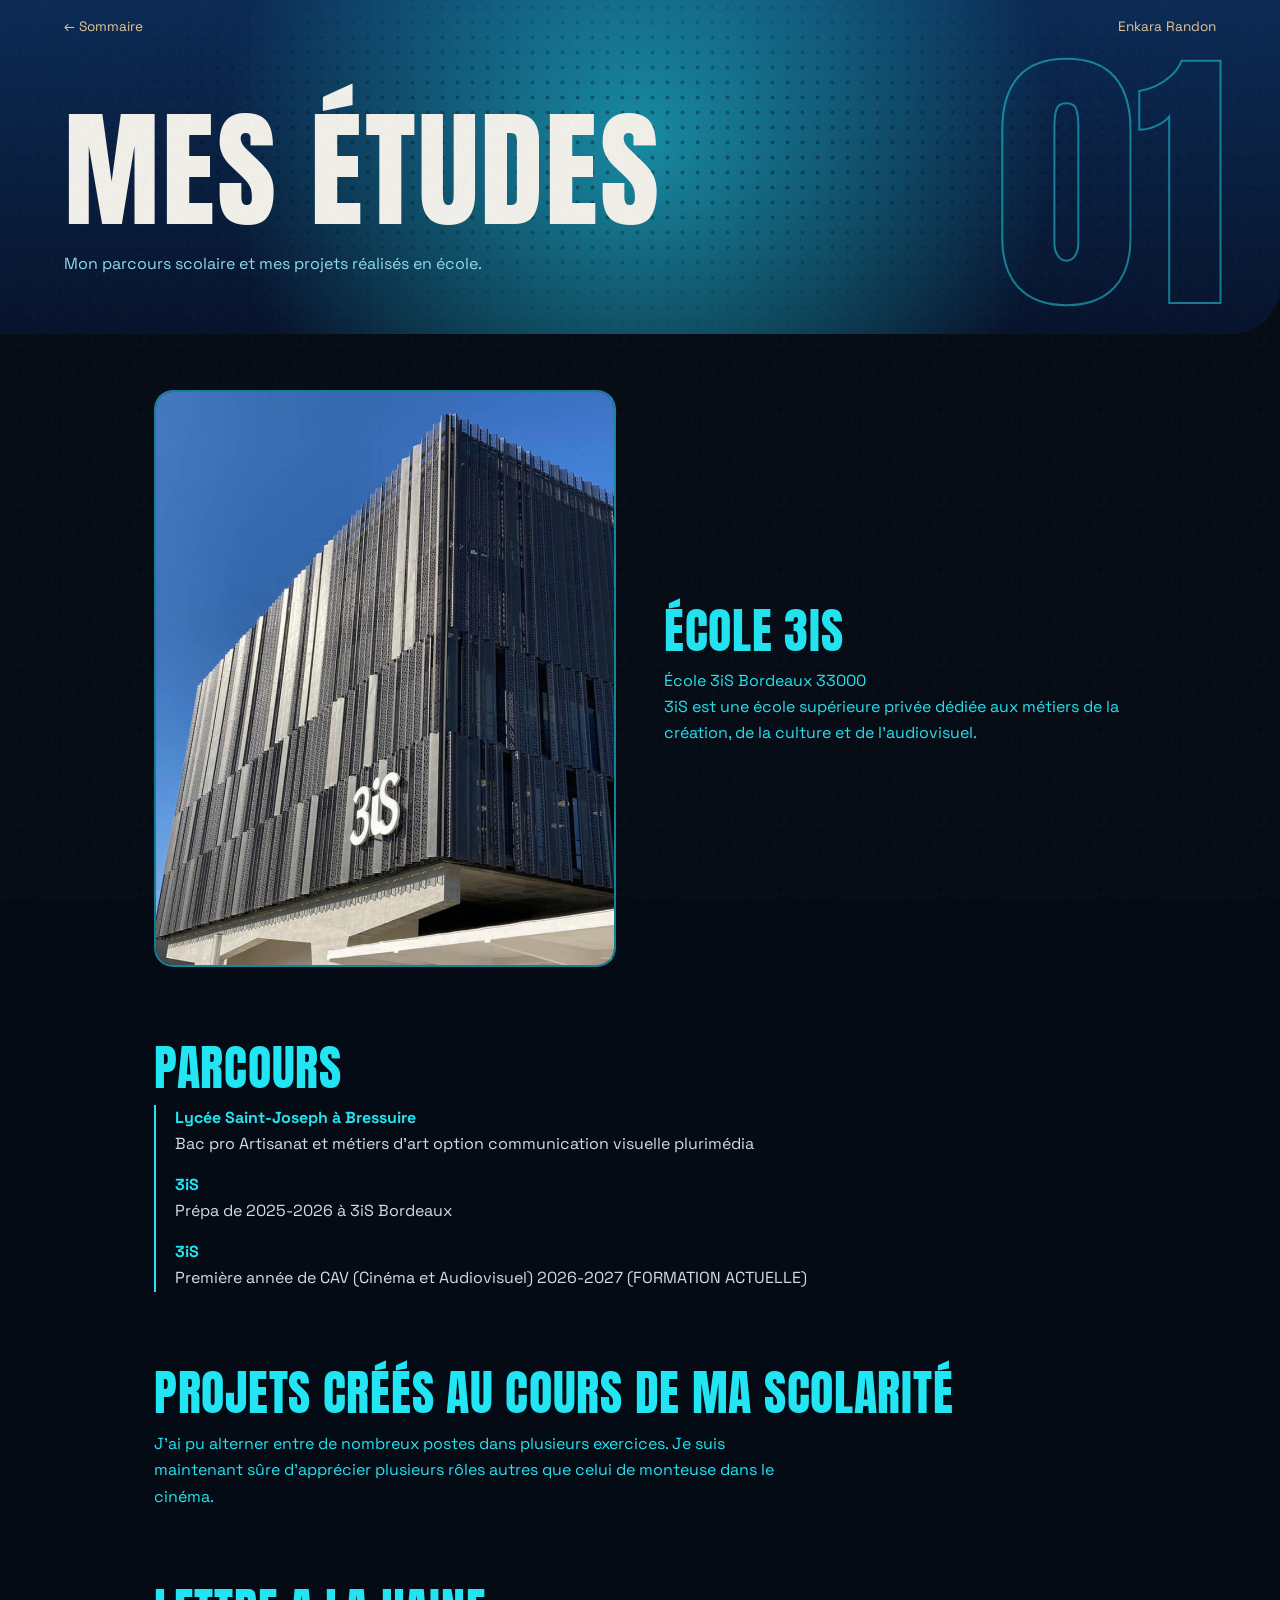
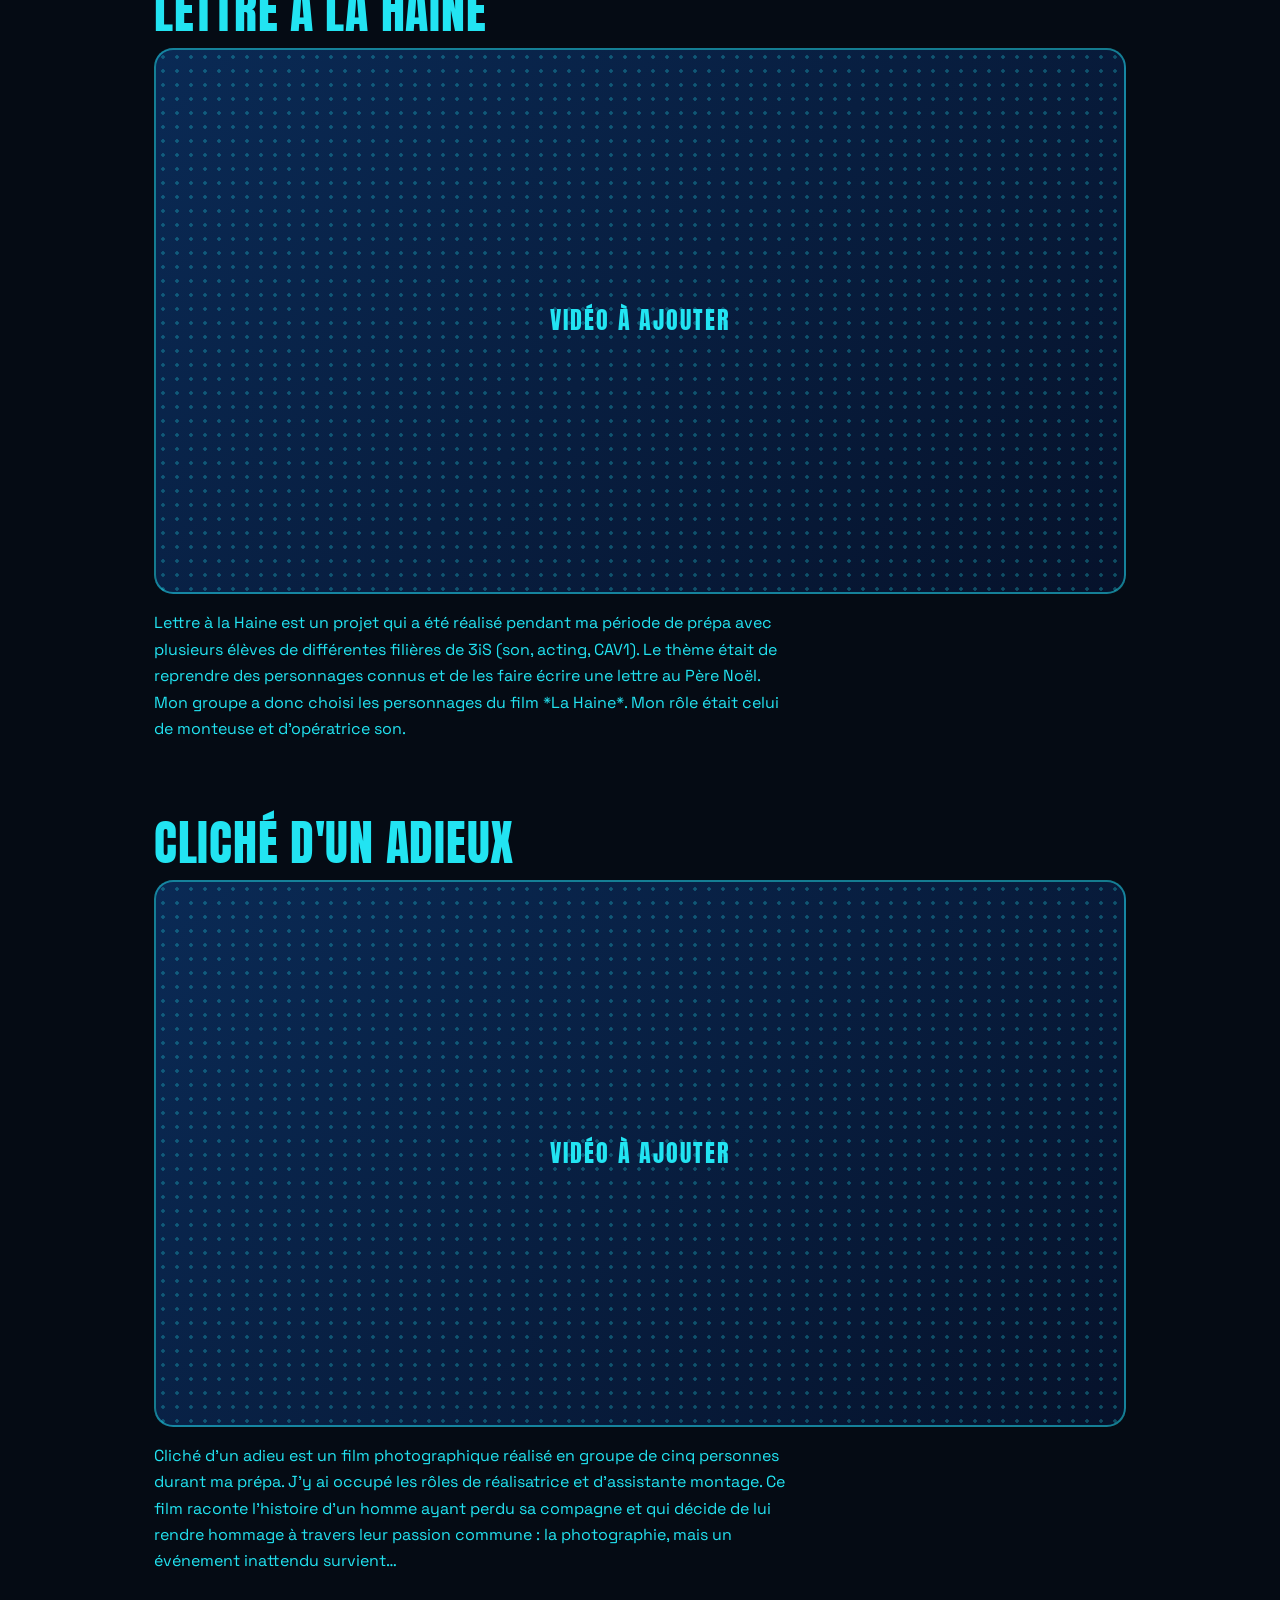
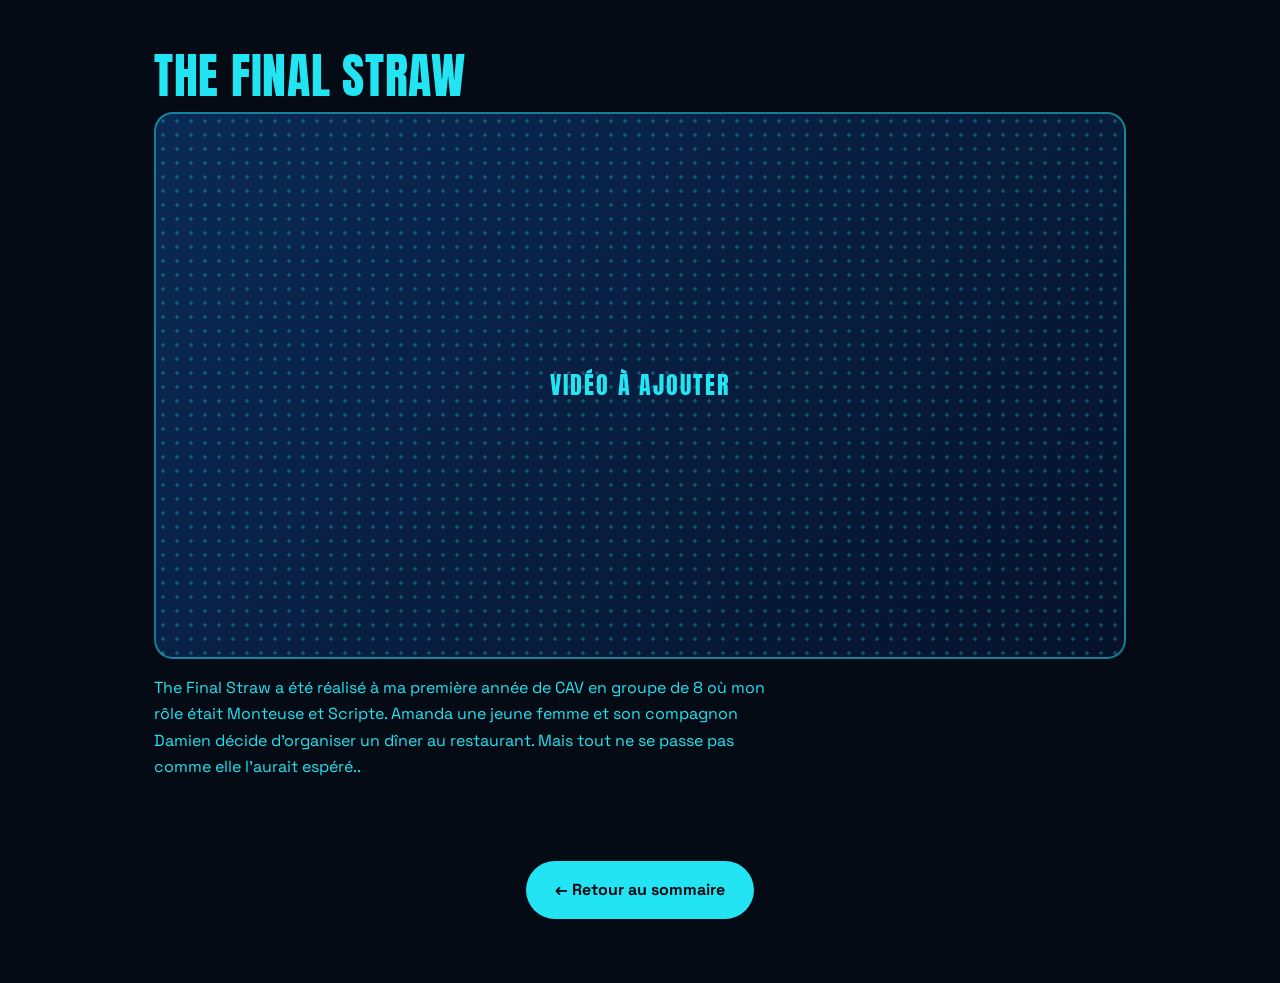
==== pages/etudes.html @ 03a30801 "Clean project and ignore oversized video" ====
<!DOCTYPE html>
<html lang="fr"><head><meta charset="utf-8"><meta name="viewport" content="width=device-width,initial-scale=1">
<title>Mes études — Enkara Randon</title>
<link href="https://fonts.googleapis.com/css2?family=Anton&family=Space+Grotesk:wght@400;700&display=swap" rel="stylesheet">
<link rel="stylesheet" href="../css/style.css"></head>
<body>
<nav class="nav"><a href="../portfolio.html">← Sommaire</a><a href="../index.html">Enkara Randon</a></nav>
<main class="sub">
<header class="stage"><div class="dots"></div><span class="ghost" aria-hidden="true">01</span>
<h1>Mes études</h1><p class="lead">Mon parcours scolaire et mes projets réalisés en école.</p></header>
<div class="page">

<section class="split rv">
<figure class="ph" style="--r:4/5" data-label="Photographie de l'école à ajouter"><img src="../assets/images/ecole.jpg" alt="Photographie de l'établissement" onerror="this.remove()"></figure>
<div><h2>École 3iS</h2>
<p class="todo">École 3iS Bordeaux 33000</p>
<p class="todo">3iS est une école supérieure privée dédiée aux métiers de la création, de la culture et de l'audiovisuel.</p></div>
</section>

<section class="rv"><h2>Parcours</h2>
<ul class="tl">
<li><strong class="todo">Lycée Saint-Joseph à Bressuire</strong><br>Bac pro Artisanat et métiers d'art option communication visuelle plurimédia</li>
<li><strong class="todo">3iS</strong><br>Prépa de 2025-2026 à 3iS Bordeaux</li>
<li><strong class="todo">3iS</strong><br>Première année de CAV (Cinéma et Audiovisuel) 2026-2027 (FORMATION ACTUELLE)</li>
</ul></section>

<section class="rv"><h2>Projets créés au cours de ma scolarité</h2>
<p class="todo" style="margin-top:1rem">J'ai pu alterner entre de nombreux postes dans plusieurs exercices. Je suis maintenant sûre d'apprécier plusieurs rôles autres que celui de monteuse dans le cinéma.</p>
</section>

<section class="rv"><h2>Lettre a la haine</h2>
<div class="ph" style="--r:16/9" data-label="Vidéo à ajouter">
<video controls preload="metadata"><source src="../assets/videos/Workshop equipe 1 Lettre à la Haine.mp4" type="video/mp4" onerror="this.parentNode.remove()"></video></div>
<p class="todo" style="margin-top:1rem">Lettre à la Haine est un projet qui a été réalisé pendant ma période de prépa avec plusieurs élèves de différentes filières de 3iS (son, acting, CAV1). Le thème était de reprendre des personnages connus et de les faire écrire une lettre au Père Noël. Mon groupe a donc choisi les personnages du film *La Haine*.

Mon rôle était celui de monteuse et d'opératrice son.</p>
</section>

<section class="rv"><h2>Cliché d'un adieux</h2>
<div class="ph" style="--r:16/9" data-label="Vidéo à ajouter">
<video controls preload="metadata"><source src="../assets/videos/Prepa_Film-Photo_Groupe1_Clichéd'unadieu.mp4" type="video/mp4" onerror="this.parentNode.remove()"></video></div>
<p class="todo" style="margin-top:1rem">Cliché d'un adieu est un film photographique réalisé en groupe de cinq personnes durant ma prépa. J'y ai occupé les rôles de réalisatrice et d'assistante montage.
Ce film raconte l'histoire d'un homme ayant perdu sa compagne et qui décide de lui rendre hommage à travers leur passion commune : la photographie, mais un événement inattendu survient…
</p>
</section>

<section class="rv"><h2>The Final Straw</h2>
<div class="ph" style="--r:16/9" data-label="Vidéo à ajouter">
<video controls preload="metadata"><source src="../assets/videos/THE.mp4" type="video/mp4" onerror="this.parentNode.remove()"></video></div>
<p class="todo" style="margin-top:1rem">The Final Straw a été réalisé à ma première année de CAV en groupe de 8 où mon rôle était Monteuse et Scripte. Amanda une jeune femme et son compagnon Damien décide d'organiser un dîner au restaurant. Mais tout ne se passe pas comme elle l'aurait espéré..
</section>


<a class="back-btn" href="../portfolio.html">← Retour au sommaire</a>
</div></main>
<script src="../js/main.js"></script>
</body></html>
---- css/style.css ----
:root{--cy:#22e4f2;--cy-l:#8fdcf0;--night:#06122b;--ink:#050b14;--paper:#f2f0ea;--g1:#8a97a8;--g2:#2a3648}
*{box-sizing:border-box;margin:0;padding:0}
html{scroll-behavior:smooth}
body{background:var(--ink);color:var(--paper);font:400 1rem/1.65 'Space Grotesk',system-ui,sans-serif;overflow-x:hidden;min-height:100vh}
body::after{content:"";position:fixed;inset:0;pointer-events:none;z-index:60;opacity:.08;background:url("data:image/svg+xml,%3Csvg xmlns='http://www.w3.org/2000/svg' width='160' height='160'%3E%3Cfilter id='n'%3E%3CfeTurbulence baseFrequency='.9' numOctaves='2'/%3E%3C/filter%3E%3Crect width='160' height='160' filter='url(%23n)'/%3E%3C/svg%3E")}
a{color:inherit;text-decoration:none}
:focus-visible{outline:3px solid var(--cy);outline-offset:4px}
h1,h2,.display{font-family:Anton,Impact,'Arial Narrow',sans-serif;font-weight:400;text-transform:uppercase;line-height:.9;letter-spacing:.015em}
.dots{position:absolute;inset:0;background:radial-gradient(circle,rgba(0,0,0,.6) 1.7px,transparent 2.3px) 0 0/15px 15px;-webkit-mask:radial-gradient(ellipse at 50% 45%,#000 20%,transparent 75%);mask:radial-gradient(ellipse at 50% 45%,#000 20%,transparent 75%)}
.stage{position:relative;overflow:hidden;background:radial-gradient(circle at 50% 42%,rgba(34,228,242,.55),transparent 62%),linear-gradient(#0a2a55,var(--night))}
.stage>.dots{opacity:.55}

/* ACCUEIL */
.hero{min-height:100svh;display:grid;place-items:center;isolation:isolate}
.title{position:absolute;left:50%;top:46%;transform:translate(-50%,-50%);font-size:clamp(5.5rem,25vw,24rem);text-align:center;white-space:nowrap;pointer-events:none;user-select:none}
.title.back{z-index:1;color:var(--cy);animation:rise 1.2s .1s both cubic-bezier(.2,.8,.2,1)}
@keyframes rise{from{opacity:0;transform:translate(-50%,-44%)}to{opacity:1}}
.portrait{position:absolute;z-index:2;bottom:0;left:56%;transform:translateX(-50%);height:min(96svh,1000px);animation:fade 1.4s .5s both}
.portrait img{display:block;height:100%;width:auto;max-width:none}
@keyframes fade{from{opacity:0}to{opacity:1}}
.note{position:absolute;z-index:4;font-size:.8rem;max-width:15rem;animation:fade 1s 1.2s both}
.note.tl{top:6svh;left:5vw}.note.tr{top:6svh;right:5vw;text-align:right}.note.bl{bottom:16svh;left:5vw}
.note b{display:block;font-family:Anton,Impact,sans-serif;font-weight:400;font-size:1.3rem;letter-spacing:.05em;color:var(--cy)}
.cta{position:absolute;z-index:5;bottom:4svh;left:50%;translate:-50% 0;display:inline-flex;gap:.8rem;align-items:center;padding:1rem 1.8rem;border-radius:99px;background:var(--cy);color:var(--ink);font-weight:700;letter-spacing:.06em;text-transform:uppercase;font-size:.85rem;white-space:nowrap;transition:background .3s,transform .3s;animation:fade 1s 1.5s both}
.cta i{font-style:normal;display:inline-block;animation:nudge 1.4s infinite}
.cta:hover{background:var(--paper);transform:scale(1.06)}
.cta:active{transform:scale(.97)}
@keyframes nudge{50%{transform:translateX(6px)}}

/* NAVIGATION */
.nav{position:fixed;top:0;left:0;right:0;z-index:40;display:flex;justify-content:space-between;padding:1rem 5vw;font-size:.85rem;mix-blend-mode:difference}

/* SOMMAIRE */
.toc{min-height:100svh;padding:6.5rem 5vw 3rem}
.toc>*{position:relative}
.toc h1{font-size:clamp(3rem,10vw,8rem);margin-bottom:clamp(1.2rem,3vw,2.2rem)}
.cards{display:grid;grid-template-columns:repeat(12,minmax(0,1fr));gap:clamp(.8rem,2vw,1.4rem);max-width:1300px}
.card{--bg:var(--night);--fg:var(--paper);position:relative;grid-column:span 12;min-height:clamp(230px,32vh,330px);padding:clamp(1.2rem,2.4vw,2rem);display:flex;flex-direction:column;justify-content:space-between;gap:1.5rem;border:2px solid var(--cy);border-radius:2rem 2rem 2rem .4rem;background:var(--bg);color:var(--fg);overflow:hidden;transition:transform .35s,box-shadow .35s}
.card::before{content:"";position:absolute;inset:0;background:radial-gradient(circle,currentColor 1.5px,transparent 2px) 0 0/13px 13px;opacity:.08;transition:opacity .35s}
.card>*{position:relative}
.c1{--bg:var(--cy);--fg:var(--ink)}
.c3{--bg:var(--cy-l);--fg:var(--ink)}
.c4{--bg:var(--ink)}
.c1::before,.c3::before{opacity:.14}
.top{display:flex;justify-content:space-between;align-items:flex-start;gap:1rem}
.num{font-family:Anton,Impact,sans-serif;font-size:clamp(4rem,9vw,7.5rem);line-height:.8;color:transparent;-webkit-text-stroke:2px var(--fg)}
.go{flex:none;width:3rem;height:3rem;display:grid;place-items:center;border:2px solid var(--fg);border-radius:50%;font-size:1.3rem;transition:background .3s,color .3s,transform .3s}
.card h2{font-size:clamp(1.8rem,3vw,2.9rem);overflow-wrap:normal;word-break:normal;hyphens:manual}
.card p{max-width:32ch;font-size:.95rem;margin-top:.6rem;opacity:.85}
.card:hover,.card:focus-visible{transform:translateY(-4px);box-shadow:0 16px 44px rgba(34,228,242,.28)}
.card:hover::before{opacity:.22}
.card:hover .go{background:var(--fg);color:var(--bg);transform:rotate(-45deg)}
@media(min-width:900px){.c1,.c4{grid-column:span 7}.c2,.c3{grid-column:span 5}}

/* PAGES INTERNES */
.sub .stage{padding:7rem 5vw 3.5rem;border-radius:0 0 3rem 0}
.ghost{position:absolute;right:4vw;top:4.5rem;font-family:Anton,Impact,sans-serif;font-size:clamp(6rem,22vw,18rem);line-height:.8;color:transparent;-webkit-text-stroke:2px rgba(34,228,242,.5);pointer-events:none;user-select:none}
.sub h1{position:relative;font-size:clamp(2.6rem,10vw,8rem);max-width:12ch}
.sub .lead{position:relative;max-width:56ch;margin-top:1.5rem;color:var(--cy-l)}
.page{max-width:1100px;margin:0 auto;padding:3.5rem 5vw 4rem;display:grid;gap:clamp(3rem,7vw,5rem)}
.page h2{font-size:clamp(1.8rem,4vw,3rem);color:var(--cy);margin-bottom:.9rem}
.page h3{font-family:'Space Grotesk',sans-serif;font-size:1rem;margin:1.2rem 0 .5rem;color:var(--paper)}
.page p,.page li{max-width:64ch;color:#d6dbe3}
.todo{color:var(--cy)!important}
.tl{list-style:none;border-left:2px solid var(--cy);padding-left:1.2rem;display:grid;gap:.9rem}
.tag{display:inline-block;border:2px solid var(--cy);border-radius:99px;padding:.1rem .9rem;color:var(--cy);font-size:.85rem;margin-bottom:.8rem}
.split{display:grid;grid-template-columns:repeat(auto-fit,minmax(min(100%,340px),1fr));gap:clamp(1.5rem,4vw,3rem);align-items:center}
@media(min-width:760px){.rev>:first-child{order:2}}
.gal{display:grid;grid-template-columns:repeat(auto-fit,minmax(min(100%,240px),1fr));gap:1rem}

/* EMPLACEMENTS IMAGES / VIDÉOS */
.ph{position:relative;margin:0;aspect-ratio:var(--r,4/3);border:2px solid rgba(34,228,242,.5);border-radius:1.2rem;overflow:hidden;background:radial-gradient(circle,rgba(34,228,242,.28) 1.5px,transparent 2px) 0 0/14px 14px,linear-gradient(135deg,#0a2a55,var(--night));transition:transform .4s,border-color .3s}
.ph1{position:relative;width: 800px;height:100%;margin:0;aspect-ratio:var(--r,4/3);border:2px solid rgba(34,228,242,.5);border-radius:1.2rem;overflow:hidden;background:radial-gradient(circle,rgba(34,228,242,.28) 1.5px,transparent 2px) 0 0/14px 14px,linear-gradient(135deg,#0a2a55,var(--night));transition:transform .4s,border-color .3s}
.ph0{position:relative;width: 100%;height:325px;margin:10;aspect-ratio:var(--r,4/3);border:2px solid rgba(34,228,242,.5);border-radius:2.12rem;overflow:hidden;background:radial-gradient(circle,rgba(34,228,242,.28) 1.5px,transparent 2px) 0 0/14px 14px,linear-gradient(135deg,#0a2a55,var(--night));transition:transform .4s,border-color .3s}
.ph::after{content:attr(data-label);position:absolute;inset:0;display:grid;place-items:center;padding:1rem;text-align:center;font-family:Anton,Impact,sans-serif;font-size:clamp(1rem,2.2vw,1.5rem);letter-spacing:.08em;text-transform:uppercase;color:var(--cy)}
.ph::after{content:attr(data-label);position:absolute;inset:0;display:grid;place-items:center;padding:1rem;text-align:center;font-family:Anton,Impact,sans-serif;font-size:clamp(1rem,2.2vw,1.5rem);letter-spacing:.08em;text-transform:uppercase;color:var(--cy)}
.ph img,.ph video{position:absolute;inset:0;z-index:1;width:100%;height:100%;object-fit:cover;background:var(--night)}
.ph0 img,.ph0 video{position:absolute;inset:0;z-index:1;width: 100%;height:325px;object-fit:cover;background:var(--night)}
.ph1 img,.ph1 video{position:absolute;inset:0;z-index:1;width: 800px;height:100%;object-fit:cover;background:var(--night)}
.ph:hover{transform:scale(1.015);border-color:var(--cy)}

/* RETOUR */
.back-btn{justify-self:center;display:inline-flex;align-items:center;gap:.8rem;padding:1rem 1.8rem;border-radius:99px;background:var(--cy);color:var(--ink);font-weight:700;transition:background .3s,transform .3s}
.back-btn:hover{background:var(--paper);transform:scale(1.05)}
.links{display:flex;flex-wrap:wrap;gap:.8rem;margin-top:1rem}
.links a{border:2px solid var(--cy);border-radius:99px;padding:.5rem 1.2rem;transition:background .3s,color .3s}
.links a:hover{background:var(--cy);color:var(--ink)}

/* ANIMATIONS */
.js .rv{opacity:0;transform:translateY(26px);transition:opacity .8s,transform .8s cubic-bezier(.2,.8,.2,1)}
.js .rv.in{opacity:1;transform:none}
.veil{position:fixed;inset:0;z-index:100;background:var(--cy);transform:translateY(0);transition:transform .55s cubic-bezier(.7,0,.2,1);pointer-events:none}
.veil.out{transform:translateY(-101%)}
@media(max-width:700px){.note.bl{display:none}}
@media(prefers-reduced-motion:reduce){*,*::before{animation:none!important;transition:none!important}}
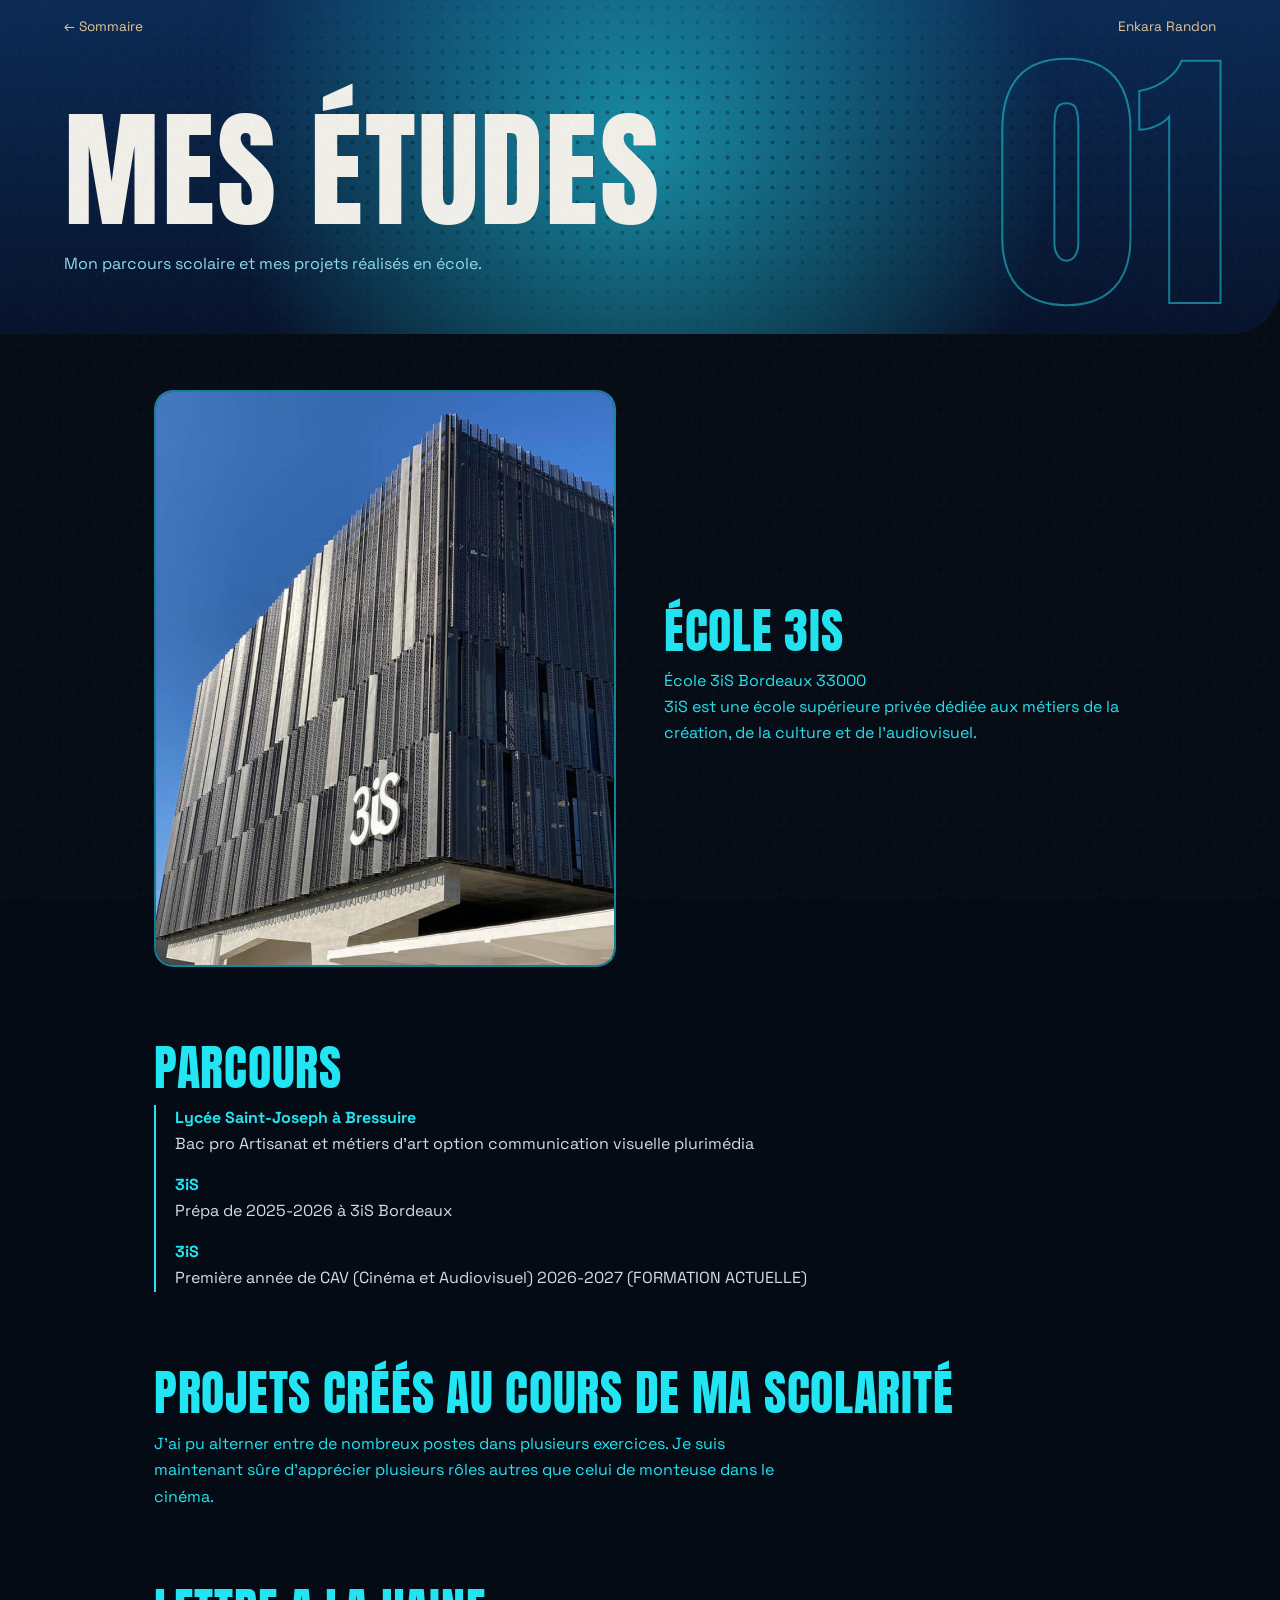
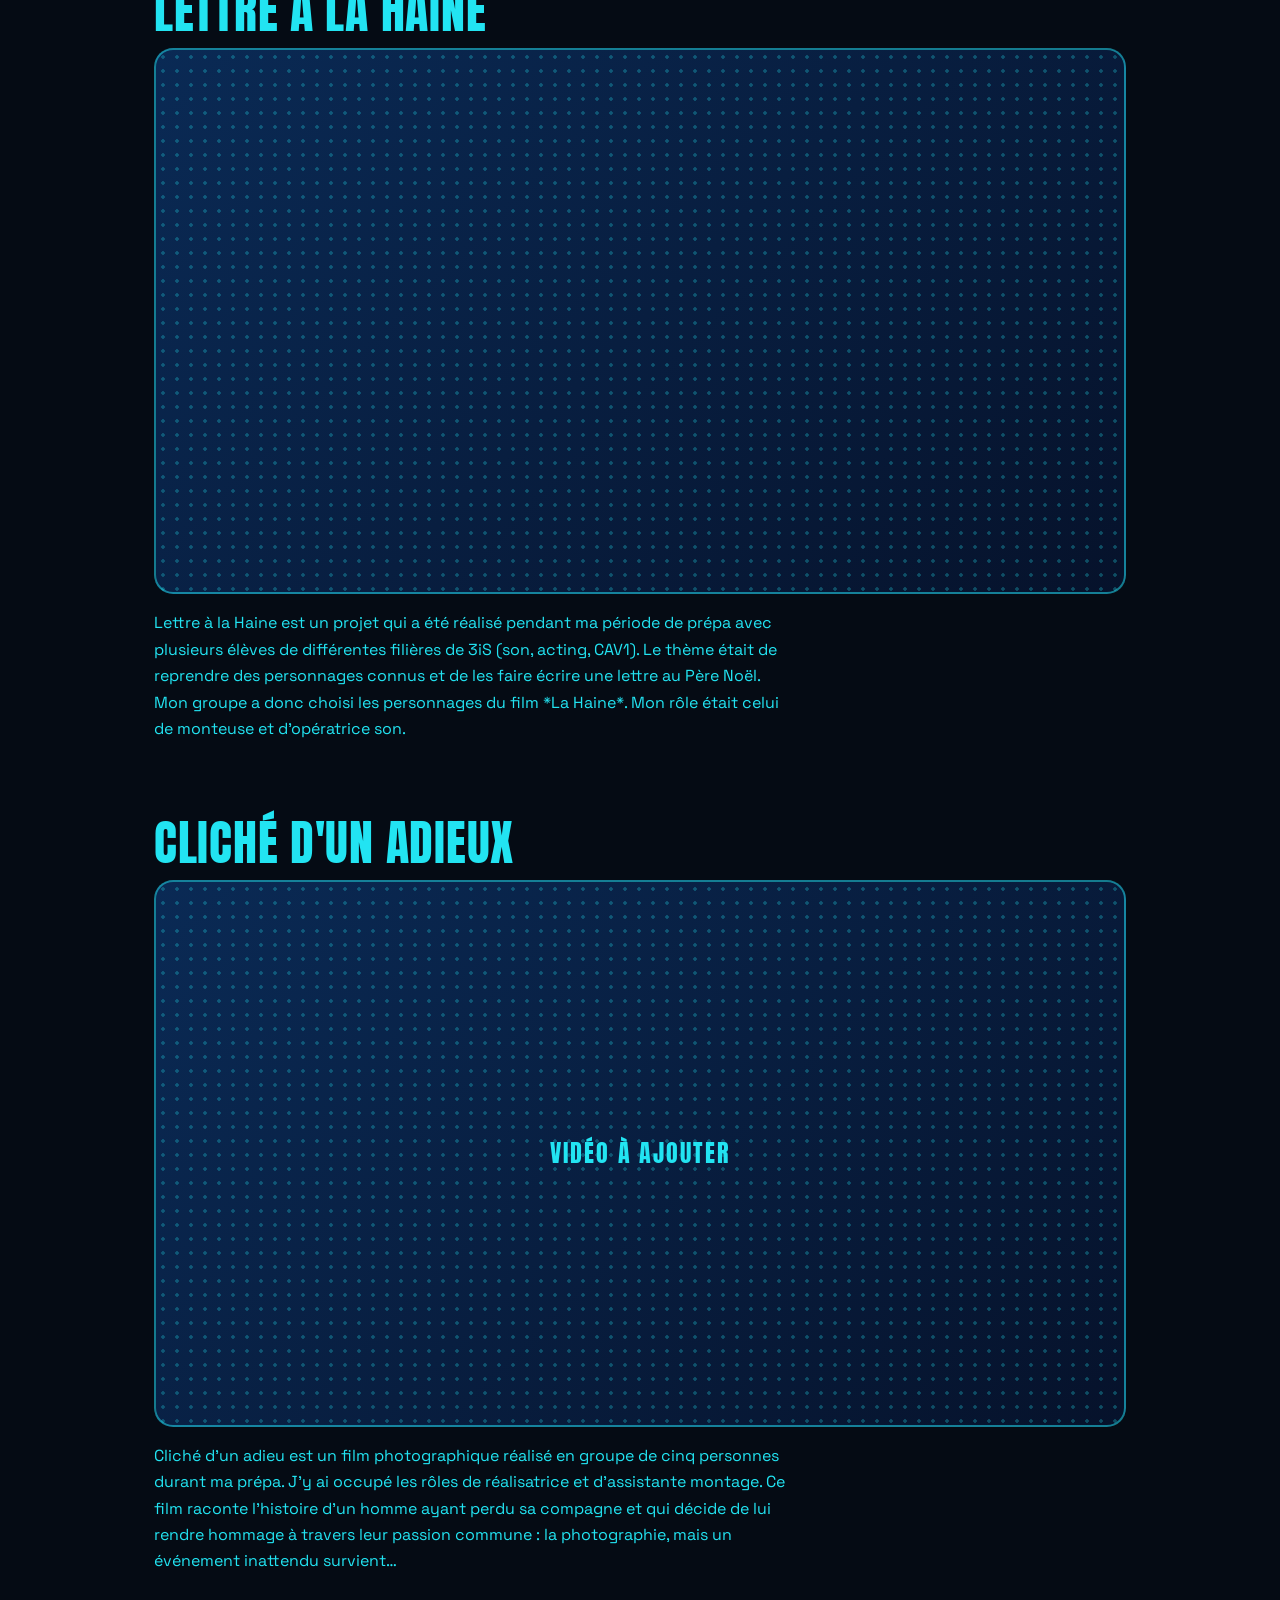
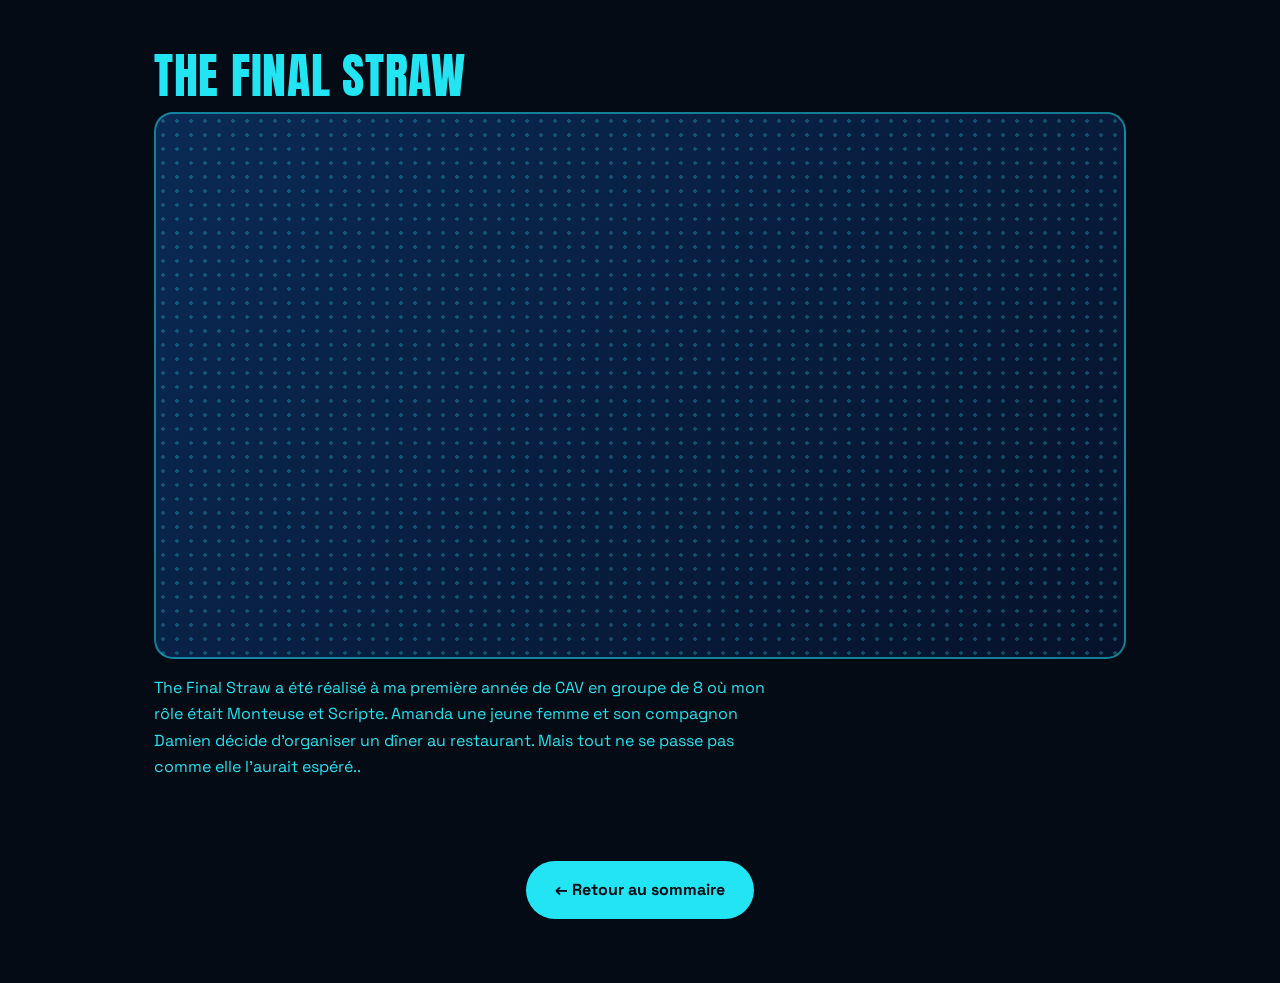
==== commit 703fab07: "final fix" ====
--- a/pages/etudes.html
+++ b/pages/etudes.html
@@ -29,8 +29,14 @@
 </section>
 
 <section class="rv"><h2>Lettre a la haine</h2>
-<div class="ph" style="--r:16/9" data-label="Vidéo à ajouter">
-<video controls preload="metadata"><source src="../assets/videos/Workshop equipe 1 Lettre à la Haine.mp4" type="video/mp4" onerror="this.parentNode.remove()"></video></div>
+<div class="ph youtube-video" style="--r:16/9">
+    <iframe
+        src="https://www.youtube.com/embed/L4FunjHMlI4"
+        title="Lettre à la Haine"
+        referrerpolicy="strict-origin-when-cross-origin"
+        allowfullscreen>
+    </iframe>
+</div>
 <p class="todo" style="margin-top:1rem">Lettre à la Haine est un projet qui a été réalisé pendant ma période de prépa avec plusieurs élèves de différentes filières de 3iS (son, acting, CAV1). Le thème était de reprendre des personnages connus et de les faire écrire une lettre au Père Noël. Mon groupe a donc choisi les personnages du film *La Haine*.
 
 Mon rôle était celui de monteuse et d'opératrice son.</p>
@@ -45,8 +51,14 @@
 </section>
 
 <section class="rv"><h2>The Final Straw</h2>
-<div class="ph" style="--r:16/9" data-label="Vidéo à ajouter">
-<video controls preload="metadata"><source src="../assets/videos/THE.mp4" type="video/mp4" onerror="this.parentNode.remove()"></video></div>
+<div class="ph youtube-video" style="--r:16/9">
+    <iframe
+        src="https://www.youtube.com/embed/g3n0otDuvZQ"
+        title="Cliché d'un adieu"
+        referrerpolicy="strict-origin-when-cross-origin"
+        allowfullscreen>
+    </iframe>
+</div>
 <p class="todo" style="margin-top:1rem">The Final Straw a été réalisé à ma première année de CAV en groupe de 8 où mon rôle était Monteuse et Scripte. Amanda une jeune femme et son compagnon Damien décide d'organiser un dîner au restaurant. Mais tout ne se passe pas comme elle l'aurait espéré..
 </section>
 
--- a/css/style.css
+++ b/css/style.css
@@ -92,4 +92,13 @@
 .veil{position:fixed;inset:0;z-index:100;background:var(--cy);transform:translateY(0);transition:transform .55s cubic-bezier(.7,0,.2,1);pointer-events:none}
 .veil.out{transform:translateY(-101%)}
 @media(max-width:700px){.note.bl{display:none}}
-@media(prefers-reduced-motion:reduce){*,*::before{animation:none!important;transition:none!important}}+@media(prefers-reduced-motion:reduce){*,*::before{animation:none!important;transition:none!important}}
+
+.youtube-video iframe {
+    position: absolute;
+    inset: 0;
+    width: 100%;
+    height: 100%;
+    border: none;
+    z-index: 2;
+}
